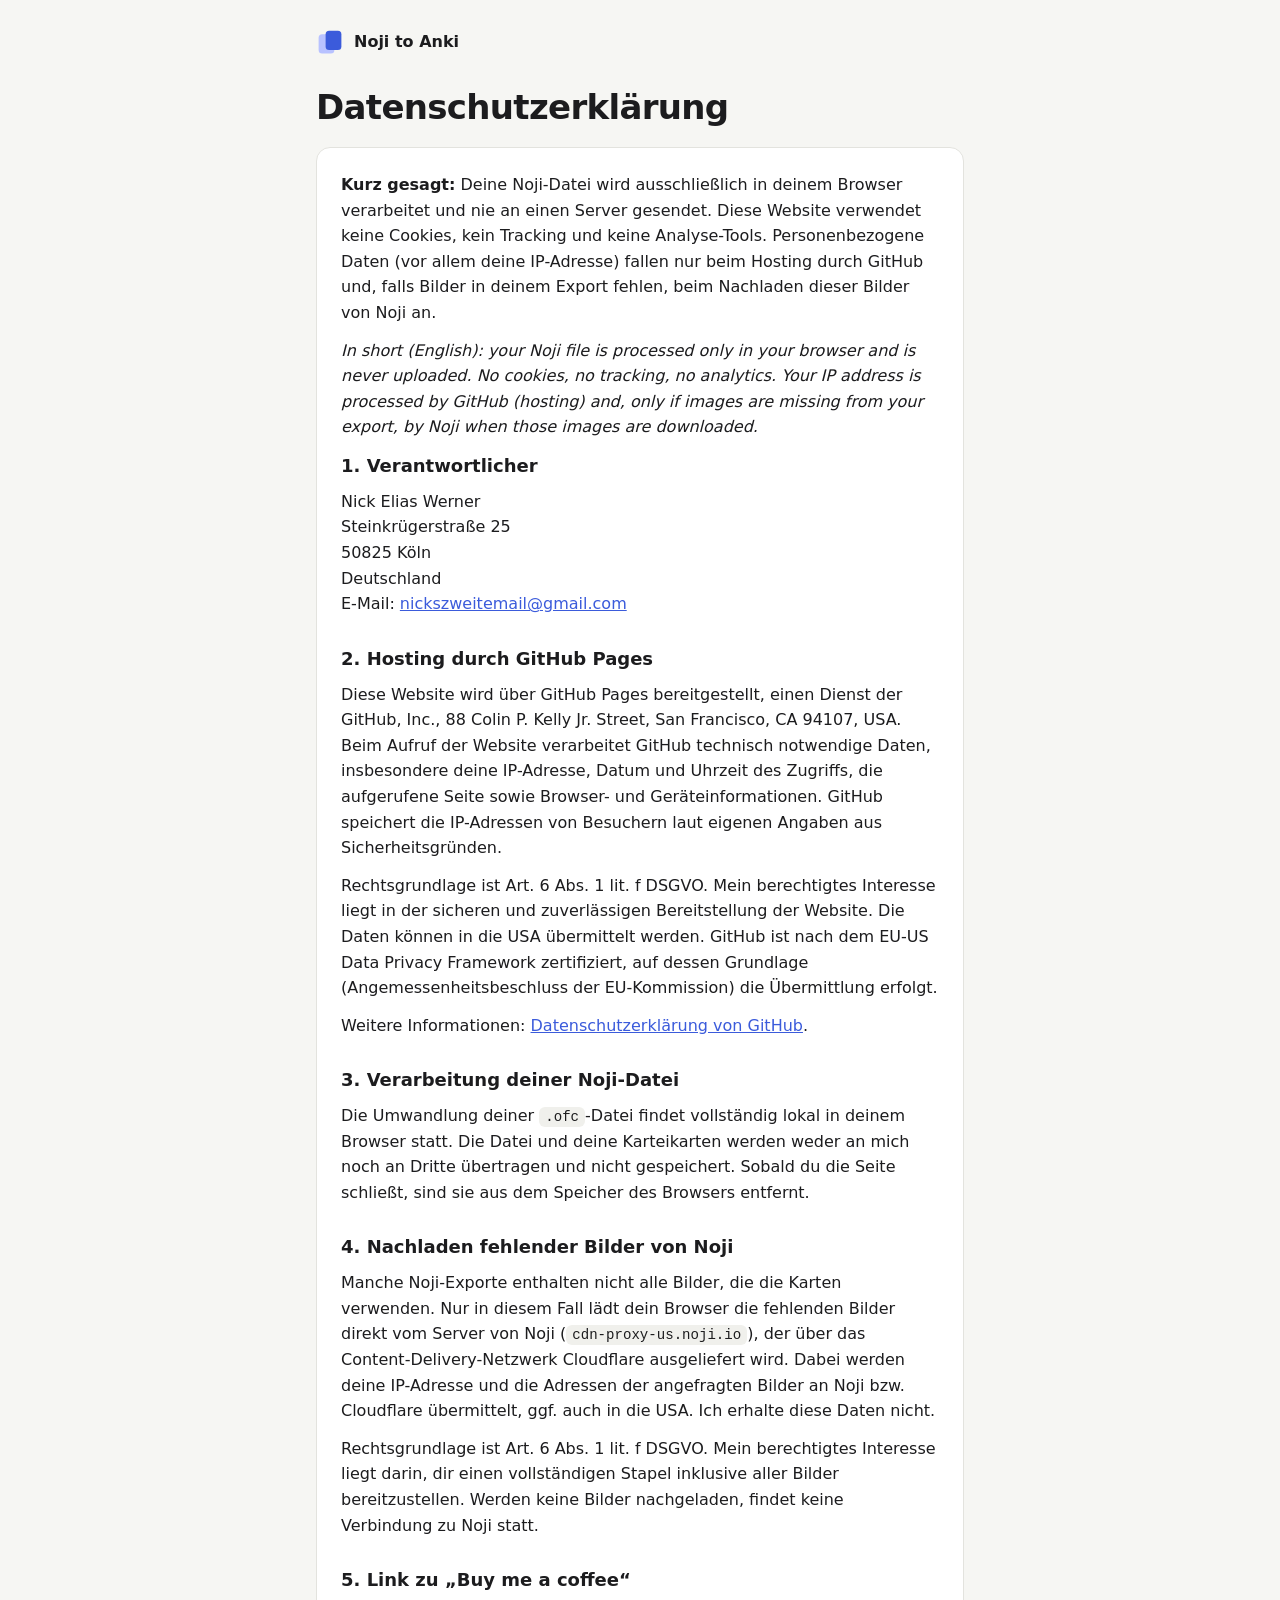
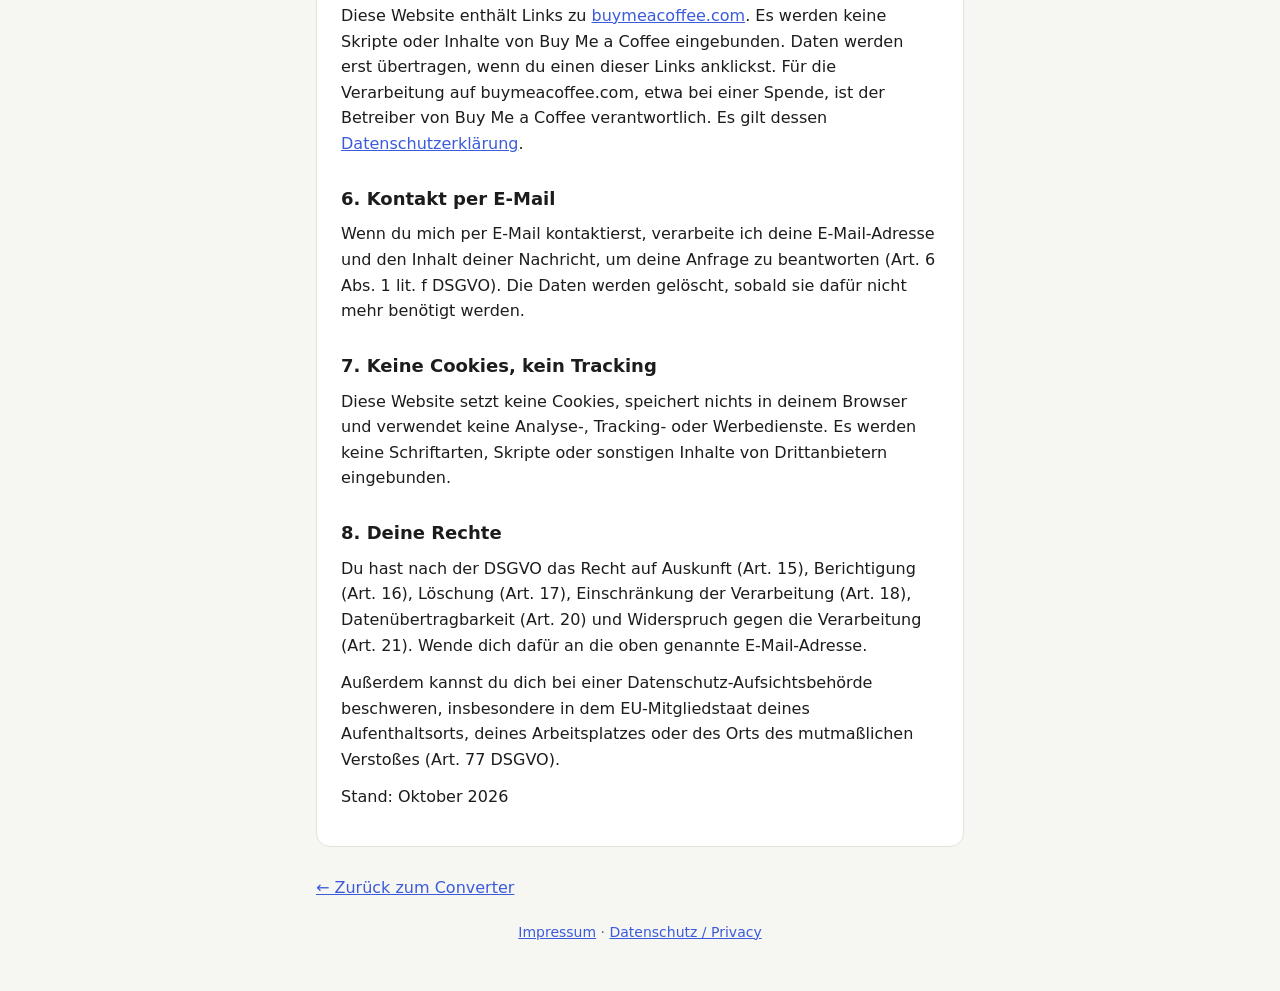
==== docs/datenschutz.html @ a4d14bdd "Website: add Buy Me a Coffee, Impressum and privacy policy - Coffee button in the header, a support " ====
<!doctype html>
<html lang="de">
<head>
<meta charset="utf-8">
<meta name="viewport" content="width=device-width, initial-scale=1">
<title>Datenschutz · Noji to Anki</title>
<meta name="robots" content="noindex">
<link rel="icon" href="data:image/svg+xml,<svg xmlns='http://www.w3.org/2000/svg' viewBox='0 0 32 32'><rect x='3' y='7' width='18' height='22' rx='4' fill='%23b8c2ff'/><rect x='11' y='3' width='18' height='22' rx='4' fill='%233b5bdb'/></svg>">
<link rel="stylesheet" href="style.css">
</head>
<body>

<header>
  <a class="home" href="./">
    <svg viewBox="0 0 32 32" aria-hidden="true"><rect x="3" y="7" width="18" height="22" rx="4" fill="#b8c2ff"/><rect x="11" y="3" width="18" height="22" rx="4" fill="#3b5bdb"/></svg>
    Noji to Anki
  </a>
</header>

<main class="legal">
  <h1>Datenschutzerklärung</h1>

  <section class="card">
    <p><strong>Kurz gesagt:</strong> Deine Noji-Datei wird ausschließlich in deinem Browser verarbeitet und nie an einen Server gesendet. Diese Website verwendet keine Cookies, kein Tracking und keine Analyse-Tools. Personenbezogene Daten (vor allem deine IP-Adresse) fallen nur beim Hosting durch GitHub und, falls Bilder in deinem Export fehlen, beim Nachladen dieser Bilder von Noji an.</p>
    <p lang="en"><em>In short (English): your Noji file is processed only in your browser and is never uploaded. No cookies, no tracking, no analytics. Your IP address is processed by GitHub (hosting) and, only if images are missing from your export, by Noji when those images are downloaded.</em></p>

    <h2>1. Verantwortlicher</h2>
    <address>
      Nick Elias Werner<br>
      Steinkrügerstraße 25<br>
      50825 Köln<br>
      Deutschland<br>
      E-Mail: <a href="mailto:nickszweitemail@gmail.com">nickszweitemail@gmail.com</a>
    </address>

    <h2>2. Hosting durch GitHub Pages</h2>
    <p>Diese Website wird über GitHub Pages bereitgestellt, einen Dienst der GitHub, Inc., 88 Colin P. Kelly Jr. Street, San Francisco, CA 94107, USA. Beim Aufruf der Website verarbeitet GitHub technisch notwendige Daten, insbesondere deine IP-Adresse, Datum und Uhrzeit des Zugriffs, die aufgerufene Seite sowie Browser- und Geräteinformationen. GitHub speichert die IP-Adressen von Besuchern laut eigenen Angaben aus Sicherheitsgründen.</p>
    <p>Rechtsgrundlage ist Art. 6 Abs. 1 lit. f DSGVO. Mein berechtigtes Interesse liegt in der sicheren und zuverlässigen Bereitstellung der Website. Die Daten können in die USA übermittelt werden. GitHub ist nach dem EU-US Data Privacy Framework zertifiziert, auf dessen Grundlage (Angemessenheitsbeschluss der EU-Kommission) die Übermittlung erfolgt.</p>
    <p>Weitere Informationen: <a href="https://docs.github.com/de/site-policy/privacy-policies/github-general-privacy-statement">Datenschutzerklärung von GitHub</a>.</p>

    <h2>3. Verarbeitung deiner Noji-Datei</h2>
    <p>Die Umwandlung deiner <code>.ofc</code>-Datei findet vollständig lokal in deinem Browser statt. Die Datei und deine Karteikarten werden weder an mich noch an Dritte übertragen und nicht gespeichert. Sobald du die Seite schließt, sind sie aus dem Speicher des Browsers entfernt.</p>

    <h2>4. Nachladen fehlender Bilder von Noji</h2>
    <p>Manche Noji-Exporte enthalten nicht alle Bilder, die die Karten verwenden. Nur in diesem Fall lädt dein Browser die fehlenden Bilder direkt vom Server von Noji (<code>cdn-proxy-us.noji.io</code>), der über das Content-Delivery-Netzwerk Cloudflare ausgeliefert wird. Dabei werden deine IP-Adresse und die Adressen der angefragten Bilder an Noji bzw. Cloudflare übermittelt, ggf. auch in die USA. Ich erhalte diese Daten nicht.</p>
    <p>Rechtsgrundlage ist Art. 6 Abs. 1 lit. f DSGVO. Mein berechtigtes Interesse liegt darin, dir einen vollständigen Stapel inklusive aller Bilder bereitzustellen. Werden keine Bilder nachgeladen, findet keine Verbindung zu Noji statt.</p>

    <h2>5. Link zu „Buy me a coffee“</h2>
    <p>Diese Website enthält Links zu <a href="https://buymeacoffee.com/nickwerner">buymeacoffee.com</a>. Es werden keine Skripte oder Inhalte von Buy Me a Coffee eingebunden. Daten werden erst übertragen, wenn du einen dieser Links anklickst. Für die Verarbeitung auf buymeacoffee.com, etwa bei einer Spende, ist der Betreiber von Buy Me a Coffee verantwortlich. Es gilt dessen <a href="https://www.buymeacoffee.com/privacy-policy">Datenschutzerklärung</a>.</p>

    <h2>6. Kontakt per E-Mail</h2>
    <p>Wenn du mich per E-Mail kontaktierst, verarbeite ich deine E-Mail-Adresse und den Inhalt deiner Nachricht, um deine Anfrage zu beantworten (Art. 6 Abs. 1 lit. f DSGVO). Die Daten werden gelöscht, sobald sie dafür nicht mehr benötigt werden.</p>

    <h2>7. Keine Cookies, kein Tracking</h2>
    <p>Diese Website setzt keine Cookies, speichert nichts in deinem Browser und verwendet keine Analyse-, Tracking- oder Werbedienste. Es werden keine Schriftarten, Skripte oder sonstigen Inhalte von Drittanbietern eingebunden.</p>

    <h2>8. Deine Rechte</h2>
    <p>Du hast nach der DSGVO das Recht auf Auskunft (Art. 15), Berichtigung (Art. 16), Löschung (Art. 17), Einschränkung der Verarbeitung (Art. 18), Datenübertragbarkeit (Art. 20) und Widerspruch gegen die Verarbeitung (Art. 21). Wende dich dafür an die oben genannte E-Mail-Adresse.</p>
    <p>Außerdem kannst du dich bei einer Datenschutz-Aufsichtsbehörde beschweren, insbesondere in dem EU-Mitgliedstaat deines Aufenthaltsorts, deines Arbeitsplatzes oder des Orts des mutmaßlichen Verstoßes (Art. 77 DSGVO).</p>

    <p class="muted">Stand: Oktober 2026</p>
  </section>

  <a class="back" href="./">← Zurück zum Converter</a>
</main>

<footer>
  <a href="impressum.html">Impressum</a> · <a href="datenschutz.html">Datenschutz / Privacy</a>
</footer>
</body>
</html>
---- docs/style.css ----
:root {
  --bg: #f6f6f3;
  --surface: #ffffff;
  --text: #1c1c1e;
  --muted: #64646b;
  --border: #e3e3de;
  --accent: #3b5bdb;
  --accent-text: #ffffff;
  --accent-soft: #edf0ff;
  --ok: #2b8a3e;
  --ok-soft: #ebfbee;
  --warn: #a35c00;
  --warn-soft: #fff6e5;
  --error: #c92a2a;
  --error-soft: #fff0f0;
  --code-bg: #f0f0ec;
  --radius: 14px;
  --coffee: #ffdd00;
  --coffee-text: #1c1c1e;
}
@media (prefers-color-scheme: dark) {
  :root {
    --bg: #121214;
    --surface: #1b1b1f;
    --text: #ececee;
    --muted: #9d9da5;
    --border: #2d2d33;
    --accent: #7d93ff;
    --accent-text: #0f1330;
    --accent-soft: #1f2440;
    --ok: #69db7c;
    --ok-soft: #15291a;
    --warn: #ffc069;
    --warn-soft: #2e2412;
    --error: #ff8787;
    --error-soft: #331a1a;
    --code-bg: #26262b;
  }
}

* { box-sizing: border-box; }
html { -webkit-text-size-adjust: 100%; }
body {
  margin: 0;
  background: var(--bg);
  color: var(--text);
  font: 16px/1.6 system-ui, -apple-system, "Segoe UI", Roboto, sans-serif;
}
main, header, footer { max-width: 680px; margin: 0 auto; padding: 0 16px; }
a { color: var(--accent); }
code {
  font: 0.88em ui-monospace, "SF Mono", Menlo, Consolas, monospace;
  background: var(--code-bg);
  padding: 2px 6px;
  border-radius: 6px;
  overflow-wrap: anywhere;
}

header { padding-top: 28px; display: flex; align-items: center; gap: 10px; font-weight: 650; }
header svg { width: 28px; height: 28px; }

.hero { padding: 40px 0 28px; }
h1 { font-size: clamp(28px, 6vw, 40px); line-height: 1.15; letter-spacing: -0.02em; margin: 0 0 12px; }
.hero p { margin: 0; color: var(--muted); font-size: 18px; }
.badges { display: flex; flex-wrap: wrap; gap: 8px; margin-top: 18px; }
.badge {
  font-size: 14px; color: var(--muted);
  border: 1px solid var(--border); background: var(--surface);
  padding: 4px 12px; border-radius: 999px;
}

.card {
  background: var(--surface);
  border: 1px solid var(--border);
  border-radius: var(--radius);
  padding: 24px;
  margin-bottom: 20px;
}
h2 { font-size: 20px; margin: 0 0 16px; display: flex; align-items: center; gap: 10px; }
.num {
  flex: none; width: 28px; height: 28px; border-radius: 50%;
  display: inline-grid; place-items: center;
  background: var(--accent-soft); color: var(--accent);
  font-size: 15px; font-weight: 700;
}

/* Drop zone */
.drop {
  display: block; position: relative; cursor: pointer;
  border: 2px dashed var(--border); border-radius: 12px;
  padding: 36px 16px; text-align: center;
  transition: border-color .15s, background .15s;
}
.drop:hover, .drop.dragging, .drop:focus-within { border-color: var(--accent); background: var(--accent-soft); }
.drop input { position: absolute; inset: 0; opacity: 0; cursor: pointer; width: 100%; }
.drop svg { width: 40px; height: 40px; color: var(--accent); }
.drop strong { display: block; font-size: 18px; margin-top: 8px; }
.drop span { color: var(--muted); font-size: 15px; }

details.manual { margin-top: 20px; border-top: 1px solid var(--border); padding-top: 14px; }
details.manual summary { cursor: pointer; color: var(--muted); }
details.manual > ol { margin-top: 14px; }
details.options { margin-top: 16px; font-size: 15px; }
details.options summary { cursor: pointer; color: var(--muted); }
details.options .field { margin-top: 12px; }
details.options label { display: block; font-weight: 600; margin-bottom: 4px; }
details.options p { margin: 6px 0 0; color: var(--muted); }
input[type="text"] {
  width: 100%; font: inherit; color: var(--text); background: var(--bg);
  border: 1px solid var(--border); border-radius: 8px; padding: 8px 12px;
}
input[type="text"]:focus { outline: 2px solid var(--accent); outline-offset: 1px; }

/* Progress */
.steps { list-style: none; margin: 0; padding: 0; }
.steps li { display: flex; align-items: center; gap: 10px; padding: 6px 0; color: var(--muted); }
.steps li::before {
  content: ""; flex: none; width: 18px; height: 18px; border-radius: 50%;
  border: 2px solid var(--border);
}
.steps li.active { color: var(--text); }
.steps li.active::before { border-color: var(--accent); border-right-color: transparent; animation: spin .8s linear infinite; }
.steps li.done { color: var(--text); }
.steps li.done::before { border-color: var(--ok); background: var(--ok); box-shadow: inset 0 0 0 3px var(--surface); }
@keyframes spin { to { transform: rotate(360deg); } }
@media (prefers-reduced-motion: reduce) { .steps li.active::before { animation: none; } }

/* Result */
.stats { display: grid; grid-template-columns: repeat(3, 1fr); gap: 12px; margin-bottom: 20px; }
.stat { background: var(--bg); border-radius: 10px; padding: 12px; text-align: center; }
.stat b { display: block; font-size: 24px; line-height: 1.2; }
.stat span { color: var(--muted); font-size: 14px; }
.actions { display: flex; flex-wrap: wrap; gap: 12px; align-items: center; }
.button {
  display: inline-flex; align-items: center; gap: 8px;
  font: inherit; font-weight: 650; text-decoration: none; cursor: pointer;
  background: var(--accent); color: var(--accent-text);
  border: 0; border-radius: 10px; padding: 12px 20px;
}
.button svg { width: 20px; height: 20px; }
.link-button { font: inherit; background: none; border: 0; color: var(--accent); cursor: pointer; padding: 8px 4px; text-decoration: underline; }
.file-name { color: var(--muted); font-size: 14px; margin: 12px 0 0; overflow-wrap: anywhere; }

.notice { border-radius: 10px; padding: 12px 16px; margin-top: 16px; font-size: 15px; }
.notice p { margin: 0; }
.notice p + p, .notice ul { margin-top: 6px; }
.notice ul { padding-left: 20px; margin-bottom: 0; }
.notice.warn { background: var(--warn-soft); color: var(--warn); }
.notice.error { background: var(--error-soft); color: var(--error); }
.notice.ok { background: var(--ok-soft); color: var(--ok); }

/* Instructions */
ol.howto { margin: 0; padding-left: 22px; }
ol.howto > li { margin-bottom: 14px; padding-left: 4px; }
ol.howto > li:last-child { margin-bottom: 0; }
.muted { color: var(--muted); }

.tabs { display: flex; gap: 4px; margin: 10px 0 0; border-bottom: 1px solid var(--border); }
.tabs button {
  font: inherit; font-size: 15px; background: none; border: 0; cursor: pointer;
  color: var(--muted); padding: 6px 12px; border-bottom: 2px solid transparent; margin-bottom: -1px;
}
.tabs button[aria-selected="true"] { color: var(--text); border-bottom-color: var(--accent); font-weight: 600; }
.tab-panel { padding-top: 10px; }
.tab-panel ol { margin: 0; padding-left: 20px; }
.tab-panel li { margin-bottom: 6px; }
.path { display: flex; gap: 8px; align-items: center; flex-wrap: wrap; }
.copy {
  font: inherit; font-size: 13px; cursor: pointer; color: var(--accent);
  background: var(--accent-soft); border: 0; border-radius: 6px; padding: 2px 10px;
}

.faq details { border-top: 1px solid var(--border); padding: 12px 0; }
.faq details:last-child { padding-bottom: 0; }
.faq summary { cursor: pointer; font-weight: 600; }
.faq details p { margin: 8px 0 0; color: var(--muted); }

.header-coffee {
  margin-left: auto; font-size: 14px; font-weight: 600; text-decoration: none;
  color: var(--coffee-text); background: var(--coffee); border-radius: 999px; padding: 6px 14px;
}
.coffee-button {
  display: inline-flex; align-items: center; justify-content: center; gap: 8px;
  font-weight: 700; font-size: 17px; text-decoration: none;
  color: var(--coffee-text); background: var(--coffee);
  border-radius: 12px; padding: 14px 24px;
  transition: transform .1s;
}
.coffee-button:hover { transform: translateY(-1px); }
.support { text-align: center; }
.support .cup { font-size: 44px; line-height: 1; }
.support h2 { justify-content: center; margin: 12px 0 8px; font-size: 22px; }
.support p { color: var(--muted); margin: 0 auto 20px; max-width: 460px; }

dialog.thanks {
  width: min(440px, calc(100vw - 32px)); padding: 28px 24px 20px; text-align: center;
  border: 1px solid var(--border); border-radius: var(--radius);
  background: var(--surface); color: var(--text);
}
dialog.thanks::backdrop { background: rgb(0 0 0 / 0.45); }
dialog.thanks .cup { font-size: 44px; line-height: 1; }
dialog.thanks h2 { justify-content: center; margin: 12px 0 8px; }
dialog.thanks p { color: var(--muted); margin: 0 0 12px; }
dialog.thanks .coffee-button { width: 100%; margin-top: 8px; }
dialog.thanks .link-button { margin-top: 8px; color: var(--muted); }

footer { padding: 12px 16px 48px; color: var(--muted); font-size: 14px; text-align: center; }

[hidden] { display: none !important; }
@media (max-width: 480px) {
  .card { padding: 18px; }
  .stats { gap: 8px; }
  .stat b { font-size: 20px; }
}

/* Legal pages (Impressum, Datenschutz) */
.legal { padding-top: 32px; padding-bottom: 8px; }
.legal h1 { font-size: clamp(26px, 5vw, 34px); margin-bottom: 20px; }
.legal h2 { font-size: 18px; margin: 28px 0 8px; display: block; }
.legal h2:first-of-type { margin-top: 0; }
.legal p, .legal li { color: var(--text); overflow-wrap: anywhere; }
.legal p { margin: 0 0 12px; }
.legal ul { margin: 0 0 12px; padding-left: 22px; }
.legal address { font-style: normal; margin-bottom: 12px; }
.back { display: inline-block; margin-top: 8px; }
header a.home { color: inherit; text-decoration: none; display: flex; align-items: center; gap: 10px; }
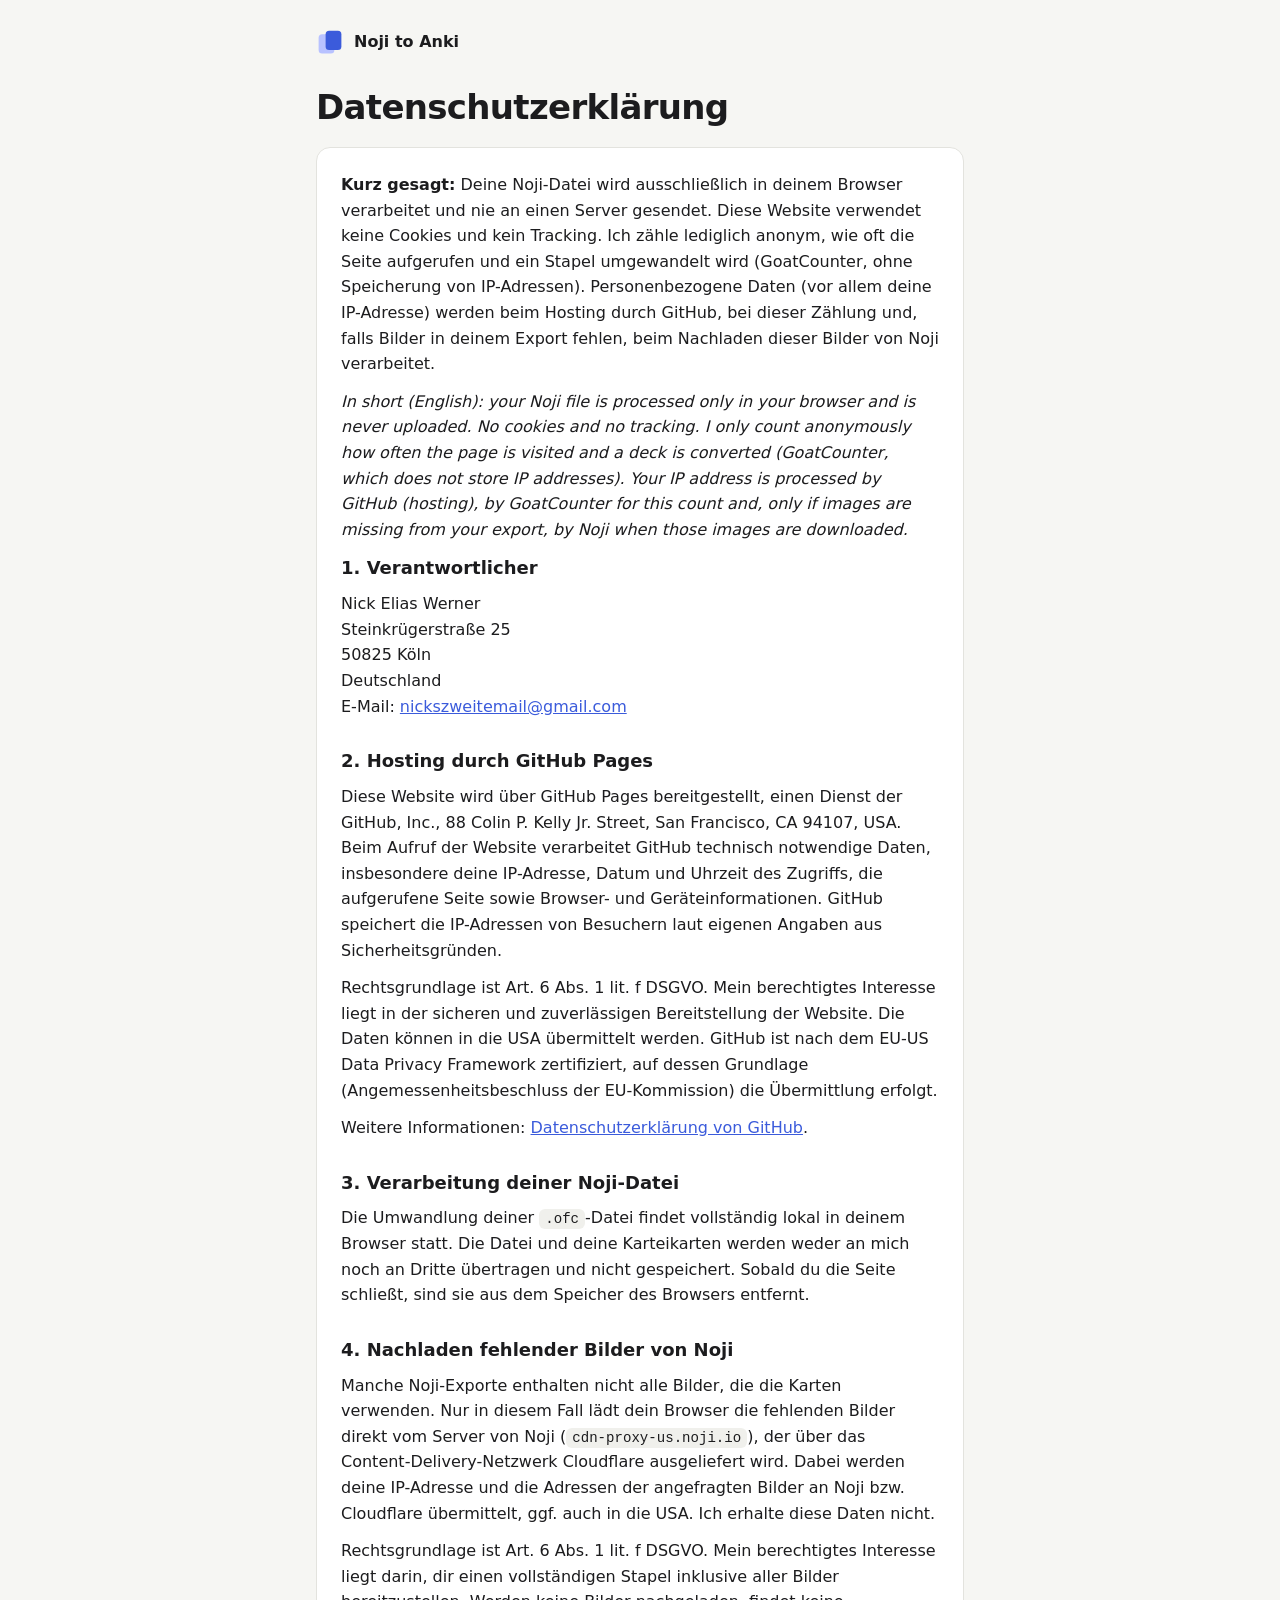
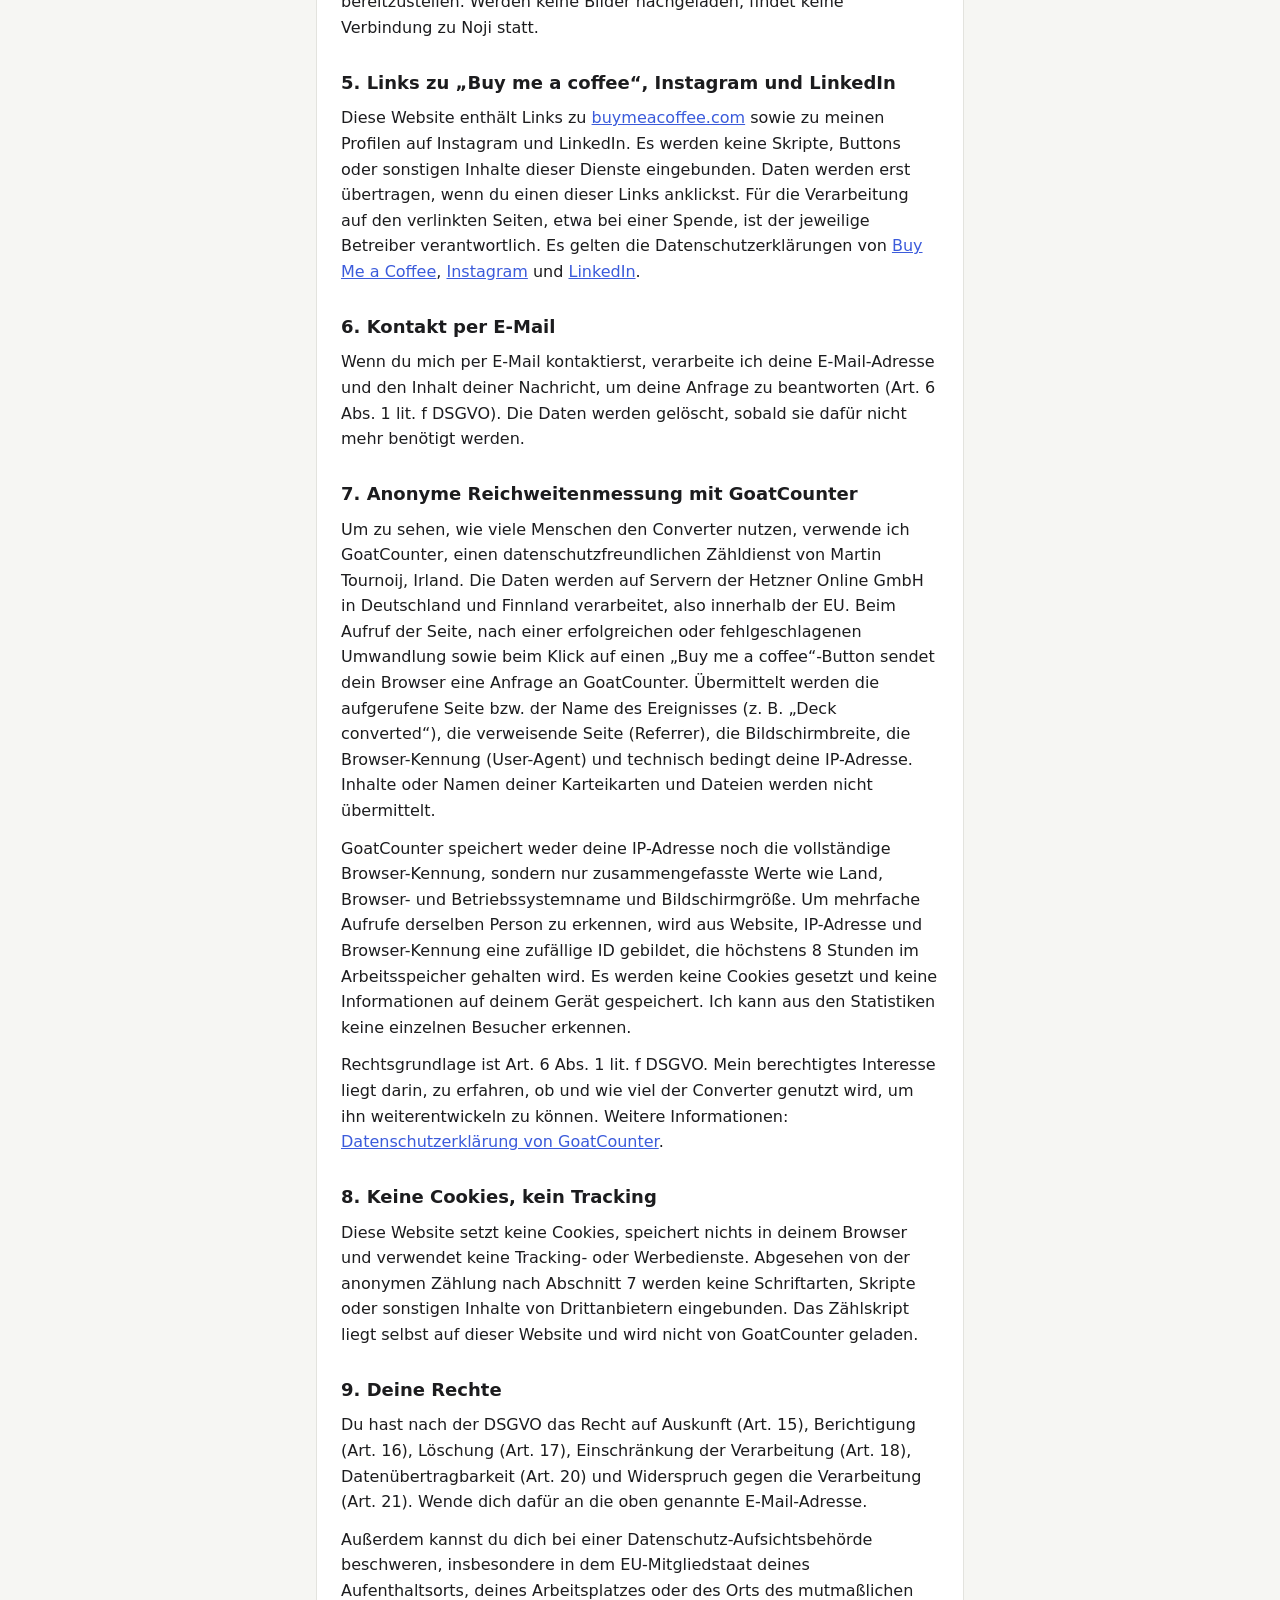
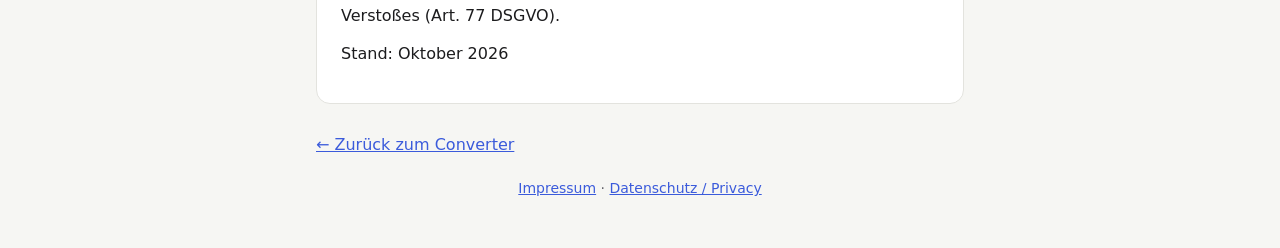
==== commit a55f520a: "Website: add about section and anonymous usage counting - "Hey there" card with photo, coffee button" ====
--- a/docs/datenschutz.html
+++ b/docs/datenschutz.html
@@ -21,8 +21,8 @@
   <h1>Datenschutzerklärung</h1>
 
   <section class="card">
-    <p><strong>Kurz gesagt:</strong> Deine Noji-Datei wird ausschließlich in deinem Browser verarbeitet und nie an einen Server gesendet. Diese Website verwendet keine Cookies, kein Tracking und keine Analyse-Tools. Personenbezogene Daten (vor allem deine IP-Adresse) fallen nur beim Hosting durch GitHub und, falls Bilder in deinem Export fehlen, beim Nachladen dieser Bilder von Noji an.</p>
-    <p lang="en"><em>In short (English): your Noji file is processed only in your browser and is never uploaded. No cookies, no tracking, no analytics. Your IP address is processed by GitHub (hosting) and, only if images are missing from your export, by Noji when those images are downloaded.</em></p>
+    <p><strong>Kurz gesagt:</strong> Deine Noji-Datei wird ausschließlich in deinem Browser verarbeitet und nie an einen Server gesendet. Diese Website verwendet keine Cookies und kein Tracking. Ich zähle lediglich anonym, wie oft die Seite aufgerufen und ein Stapel umgewandelt wird (GoatCounter, ohne Speicherung von IP-Adressen). Personenbezogene Daten (vor allem deine IP-Adresse) werden beim Hosting durch GitHub, bei dieser Zählung und, falls Bilder in deinem Export fehlen, beim Nachladen dieser Bilder von Noji verarbeitet.</p>
+    <p lang="en"><em>In short (English): your Noji file is processed only in your browser and is never uploaded. No cookies and no tracking. I only count anonymously how often the page is visited and a deck is converted (GoatCounter, which does not store IP addresses). Your IP address is processed by GitHub (hosting), by GoatCounter for this count and, only if images are missing from your export, by Noji when those images are downloaded.</em></p>
 
     <h2>1. Verantwortlicher</h2>
     <address>
@@ -45,16 +45,21 @@
     <p>Manche Noji-Exporte enthalten nicht alle Bilder, die die Karten verwenden. Nur in diesem Fall lädt dein Browser die fehlenden Bilder direkt vom Server von Noji (<code>cdn-proxy-us.noji.io</code>), der über das Content-Delivery-Netzwerk Cloudflare ausgeliefert wird. Dabei werden deine IP-Adresse und die Adressen der angefragten Bilder an Noji bzw. Cloudflare übermittelt, ggf. auch in die USA. Ich erhalte diese Daten nicht.</p>
     <p>Rechtsgrundlage ist Art. 6 Abs. 1 lit. f DSGVO. Mein berechtigtes Interesse liegt darin, dir einen vollständigen Stapel inklusive aller Bilder bereitzustellen. Werden keine Bilder nachgeladen, findet keine Verbindung zu Noji statt.</p>
 
-    <h2>5. Link zu „Buy me a coffee“</h2>
-    <p>Diese Website enthält Links zu <a href="https://buymeacoffee.com/nickwerner">buymeacoffee.com</a>. Es werden keine Skripte oder Inhalte von Buy Me a Coffee eingebunden. Daten werden erst übertragen, wenn du einen dieser Links anklickst. Für die Verarbeitung auf buymeacoffee.com, etwa bei einer Spende, ist der Betreiber von Buy Me a Coffee verantwortlich. Es gilt dessen <a href="https://www.buymeacoffee.com/privacy-policy">Datenschutzerklärung</a>.</p>
+    <h2>5. Links zu „Buy me a coffee“, Instagram und LinkedIn</h2>
+    <p>Diese Website enthält Links zu <a href="https://buymeacoffee.com/nickwerner">buymeacoffee.com</a> sowie zu meinen Profilen auf Instagram und LinkedIn. Es werden keine Skripte, Buttons oder sonstigen Inhalte dieser Dienste eingebunden. Daten werden erst übertragen, wenn du einen dieser Links anklickst. Für die Verarbeitung auf den verlinkten Seiten, etwa bei einer Spende, ist der jeweilige Betreiber verantwortlich. Es gelten die Datenschutzerklärungen von <a href="https://www.buymeacoffee.com/privacy-policy">Buy Me a Coffee</a>, <a href="https://privacycenter.instagram.com/policy">Instagram</a> und <a href="https://de.linkedin.com/legal/privacy-policy">LinkedIn</a>.</p>
 
     <h2>6. Kontakt per E-Mail</h2>
     <p>Wenn du mich per E-Mail kontaktierst, verarbeite ich deine E-Mail-Adresse und den Inhalt deiner Nachricht, um deine Anfrage zu beantworten (Art. 6 Abs. 1 lit. f DSGVO). Die Daten werden gelöscht, sobald sie dafür nicht mehr benötigt werden.</p>
 
-    <h2>7. Keine Cookies, kein Tracking</h2>
-    <p>Diese Website setzt keine Cookies, speichert nichts in deinem Browser und verwendet keine Analyse-, Tracking- oder Werbedienste. Es werden keine Schriftarten, Skripte oder sonstigen Inhalte von Drittanbietern eingebunden.</p>
+    <h2>7. Anonyme Reichweitenmessung mit GoatCounter</h2>
+    <p>Um zu sehen, wie viele Menschen den Converter nutzen, verwende ich GoatCounter, einen datenschutzfreundlichen Zähldienst von Martin Tournoij, Irland. Die Daten werden auf Servern der Hetzner Online GmbH in Deutschland und Finnland verarbeitet, also innerhalb der EU. Beim Aufruf der Seite, nach einer erfolgreichen oder fehlgeschlagenen Umwandlung sowie beim Klick auf einen „Buy me a coffee“-Button sendet dein Browser eine Anfrage an GoatCounter. Übermittelt werden die aufgerufene Seite bzw. der Name des Ereignisses (z. B. „Deck converted“), die verweisende Seite (Referrer), die Bildschirmbreite, die Browser-Kennung (User-Agent) und technisch bedingt deine IP-Adresse. Inhalte oder Namen deiner Karteikarten und Dateien werden nicht übermittelt.</p>
+    <p>GoatCounter speichert weder deine IP-Adresse noch die vollständige Browser-Kennung, sondern nur zusammengefasste Werte wie Land, Browser- und Betriebssystemname und Bildschirmgröße. Um mehrfache Aufrufe derselben Person zu erkennen, wird aus Website, IP-Adresse und Browser-Kennung eine zufällige ID gebildet, die höchstens 8 Stunden im Arbeitsspeicher gehalten wird. Es werden keine Cookies gesetzt und keine Informationen auf deinem Gerät gespeichert. Ich kann aus den Statistiken keine einzelnen Besucher erkennen.</p>
+    <p>Rechtsgrundlage ist Art. 6 Abs. 1 lit. f DSGVO. Mein berechtigtes Interesse liegt darin, zu erfahren, ob und wie viel der Converter genutzt wird, um ihn weiterentwickeln zu können. Weitere Informationen: <a href="https://www.goatcounter.com/help/privacy">Datenschutzerklärung von GoatCounter</a>.</p>
 
-    <h2>8. Deine Rechte</h2>
+    <h2>8. Keine Cookies, kein Tracking</h2>
+    <p>Diese Website setzt keine Cookies, speichert nichts in deinem Browser und verwendet keine Tracking- oder Werbedienste. Abgesehen von der anonymen Zählung nach Abschnitt 7 werden keine Schriftarten, Skripte oder sonstigen Inhalte von Drittanbietern eingebunden. Das Zählskript liegt selbst auf dieser Website und wird nicht von GoatCounter geladen.</p>
+
+    <h2>9. Deine Rechte</h2>
     <p>Du hast nach der DSGVO das Recht auf Auskunft (Art. 15), Berichtigung (Art. 16), Löschung (Art. 17), Einschränkung der Verarbeitung (Art. 18), Datenübertragbarkeit (Art. 20) und Widerspruch gegen die Verarbeitung (Art. 21). Wende dich dafür an die oben genannte E-Mail-Adresse.</p>
     <p>Außerdem kannst du dich bei einer Datenschutz-Aufsichtsbehörde beschweren, insbesondere in dem EU-Mitgliedstaat deines Aufenthaltsorts, deines Arbeitsplatzes oder des Orts des mutmaßlichen Verstoßes (Art. 77 DSGVO).</p>
 
--- a/docs/style.css
+++ b/docs/style.css
@@ -187,10 +187,23 @@
   transition: transform .1s;
 }
 .coffee-button:hover { transform: translateY(-1px); }
-.support { text-align: center; }
-.support .cup { font-size: 44px; line-height: 1; }
-.support h2 { justify-content: center; margin: 12px 0 8px; font-size: 22px; }
-.support p { color: var(--muted); margin: 0 auto 20px; max-width: 460px; }
+.about { display: grid; grid-template-columns: 220px 1fr; gap: 24px; align-items: center; }
+.about-photo { width: 100%; height: auto; aspect-ratio: 4 / 5; object-fit: cover; border-radius: 12px; display: block; }
+.about h2 { font-size: 26px; margin-bottom: 12px; }
+.about-text p { margin: 0 0 12px; color: var(--muted); }
+.about-actions { display: flex; flex-wrap: wrap; align-items: center; gap: 10px; margin-top: 18px; }
+.social {
+  display: inline-grid; place-items: center; width: 50px; height: 50px; flex: none;
+  color: var(--text); border: 2px solid var(--border); border-radius: 12px;
+  transition: border-color .15s, color .15s;
+}
+.social:hover { color: var(--accent); border-color: var(--accent); }
+.social svg { width: 24px; height: 24px; }
+@media (max-width: 600px) {
+  .about { grid-template-columns: 1fr; }
+  .about-photo { max-width: 240px; margin: 0 auto; }
+  .about-actions .coffee-button { flex: 1 0 100%; }
+}
 
 dialog.thanks {
   width: min(440px, calc(100vw - 32px)); padding: 28px 24px 20px; text-align: center;
@@ -212,6 +225,8 @@
   .stats { gap: 8px; }
   .stat b { font-size: 20px; }
 }
+
+.step-note { margin: 14px 0 0; font-size: 15px; }
 
 /* Legal pages (Impressum, Datenschutz) */
 .legal { padding-top: 32px; padding-bottom: 8px; }
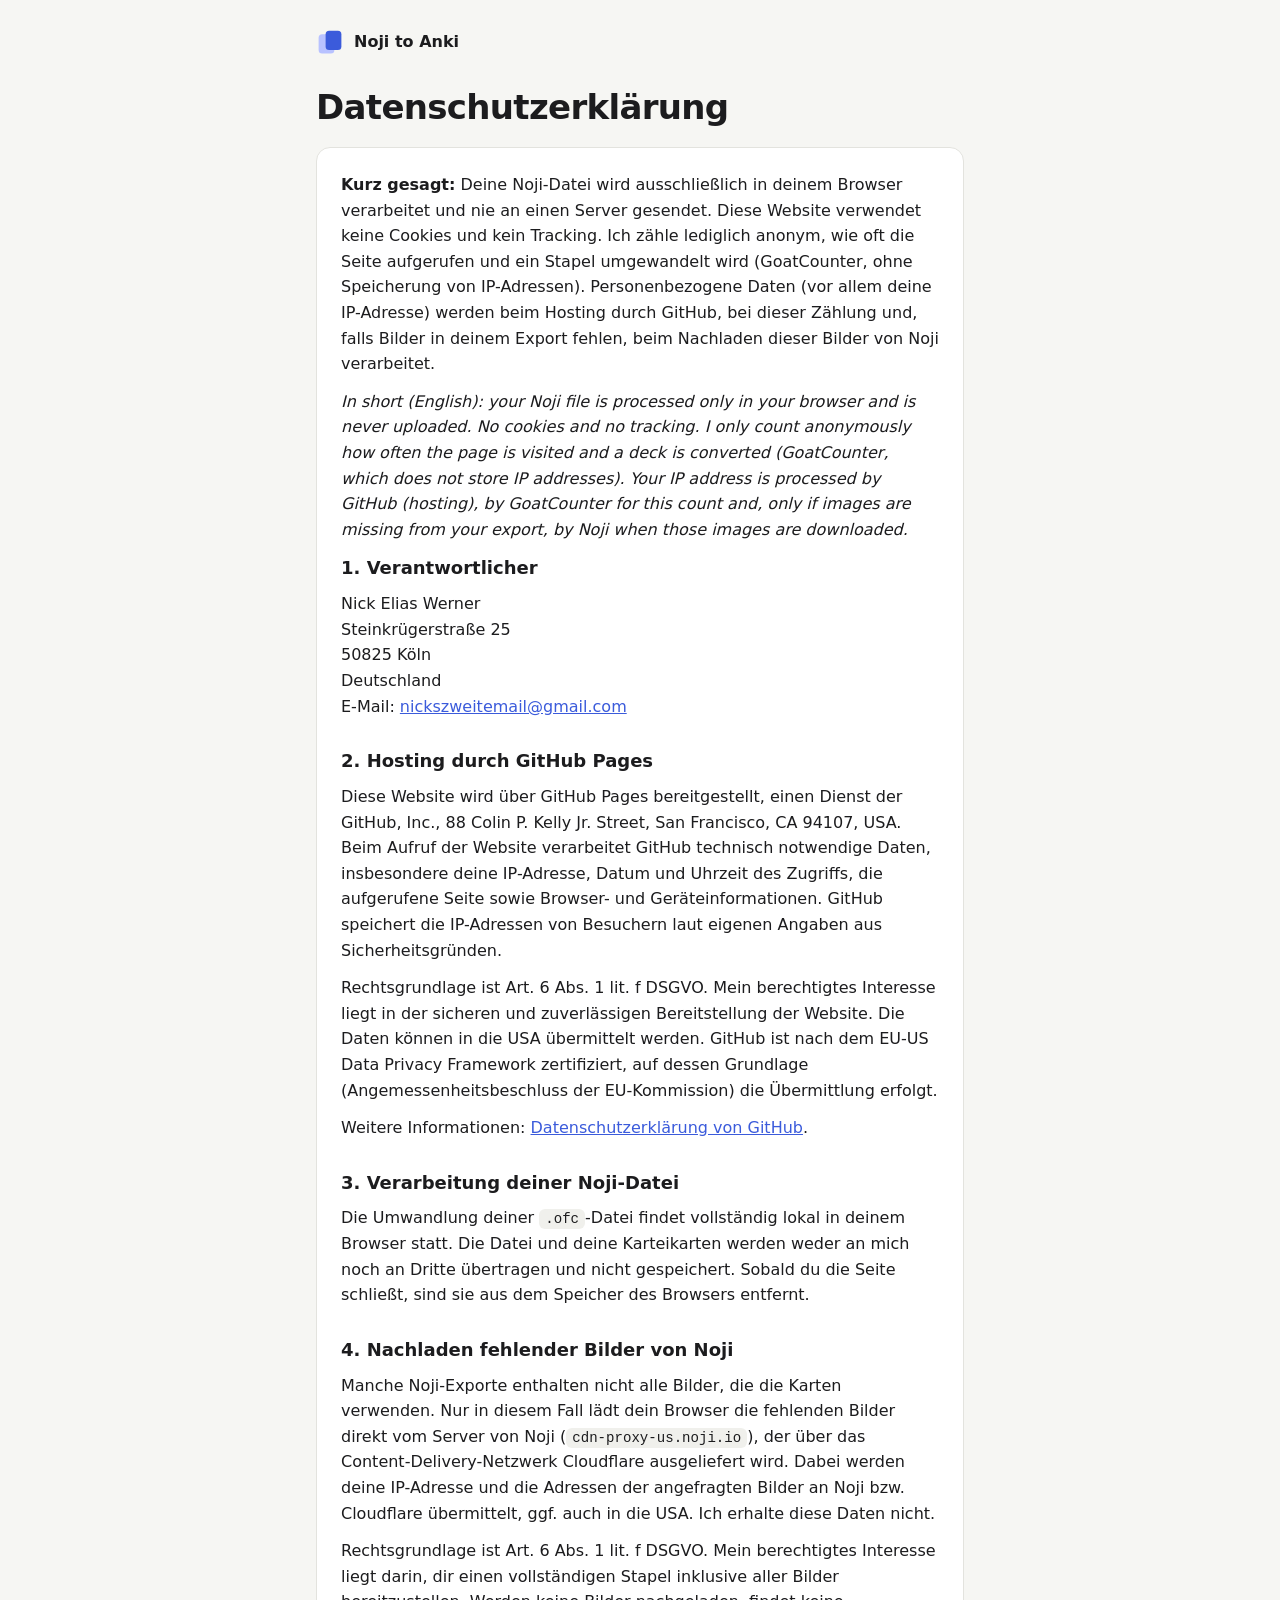
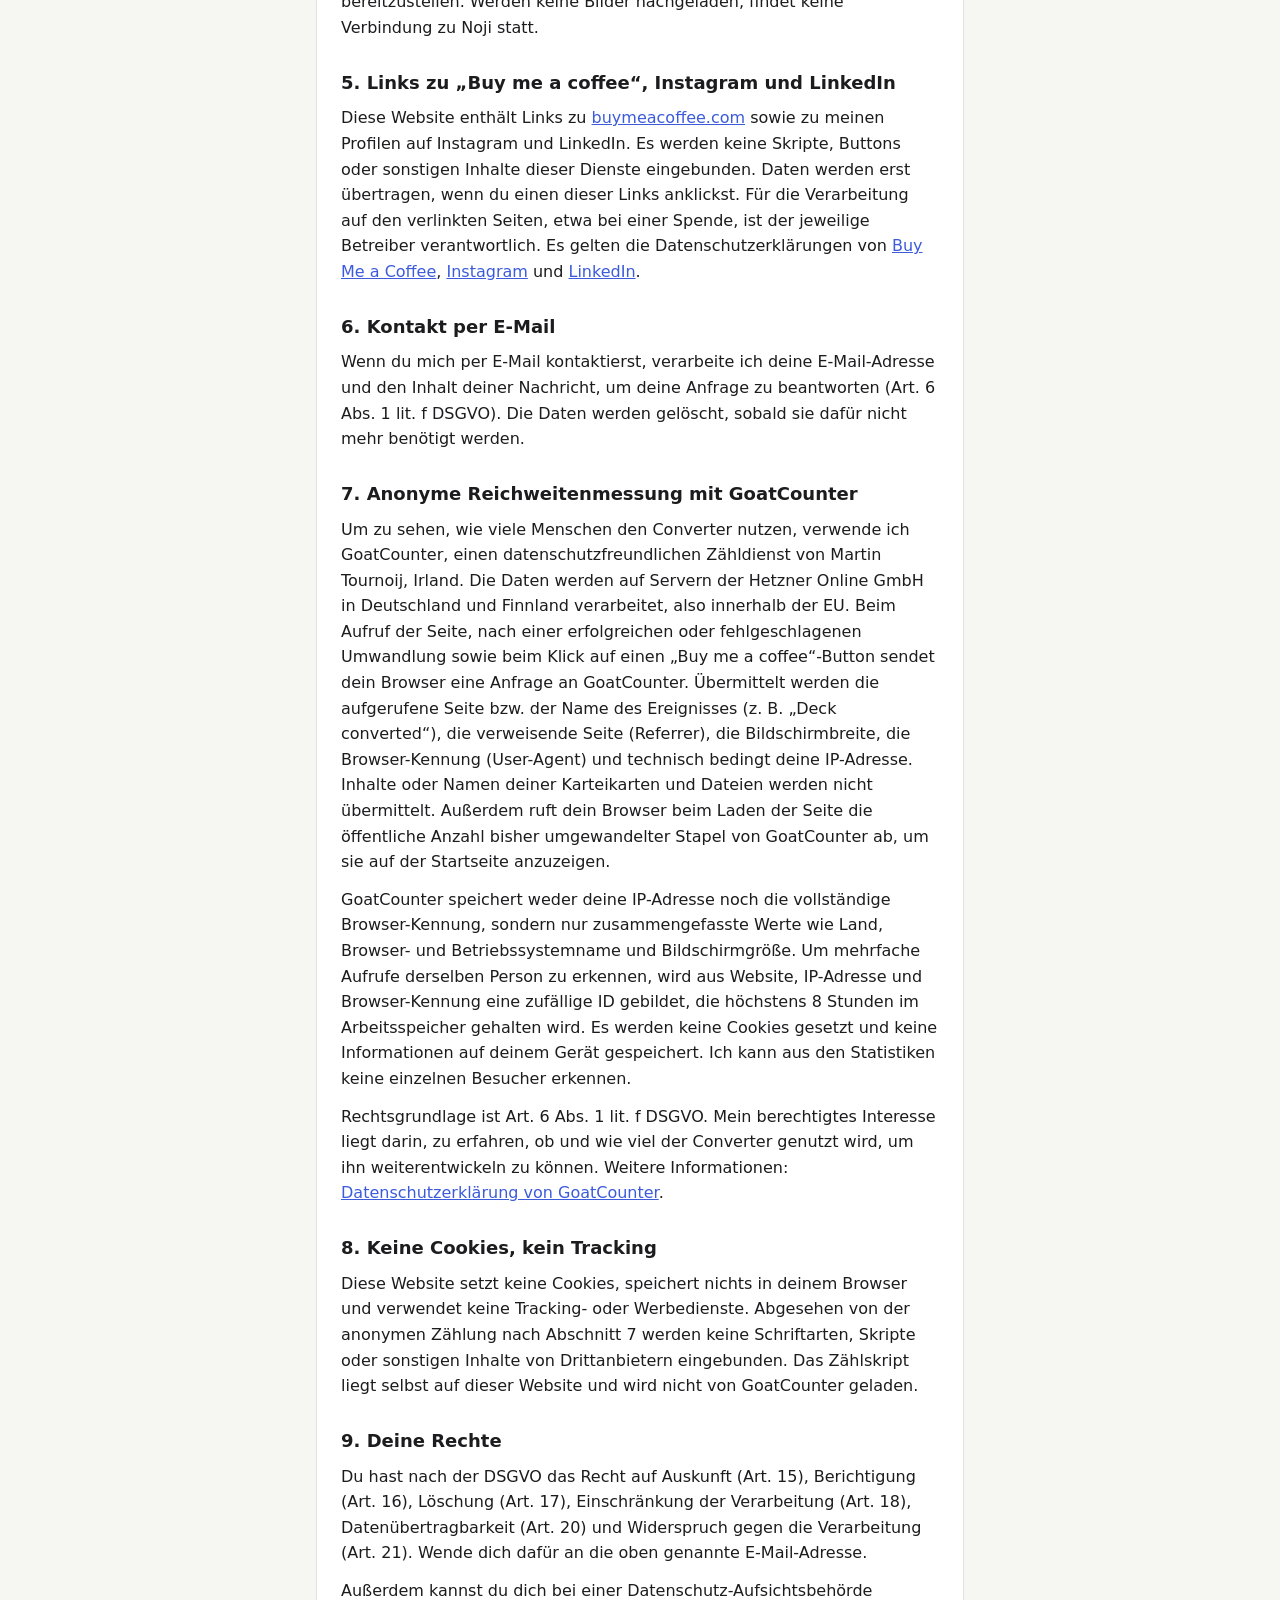
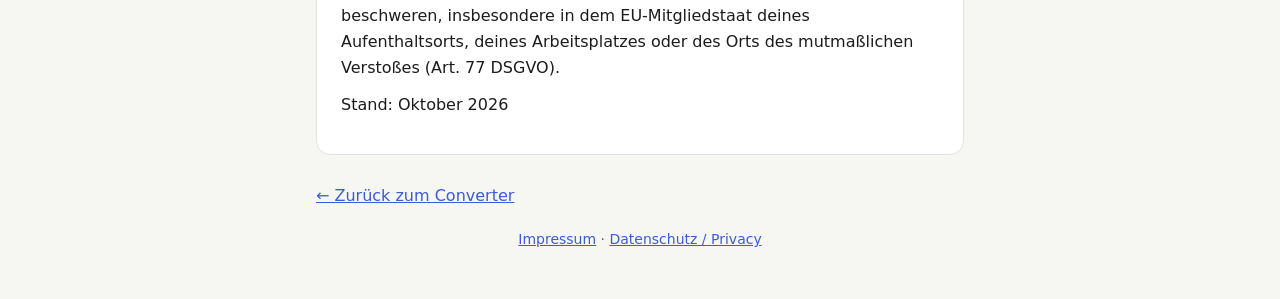
==== commit fbb56d93: "Website: show how many decks have been converted Starts at 30 (conversions before tracking) and adds" ====
--- a/docs/datenschutz.html
+++ b/docs/datenschutz.html
@@ -52,7 +52,7 @@
     <p>Wenn du mich per E-Mail kontaktierst, verarbeite ich deine E-Mail-Adresse und den Inhalt deiner Nachricht, um deine Anfrage zu beantworten (Art. 6 Abs. 1 lit. f DSGVO). Die Daten werden gelöscht, sobald sie dafür nicht mehr benötigt werden.</p>
 
     <h2>7. Anonyme Reichweitenmessung mit GoatCounter</h2>
-    <p>Um zu sehen, wie viele Menschen den Converter nutzen, verwende ich GoatCounter, einen datenschutzfreundlichen Zähldienst von Martin Tournoij, Irland. Die Daten werden auf Servern der Hetzner Online GmbH in Deutschland und Finnland verarbeitet, also innerhalb der EU. Beim Aufruf der Seite, nach einer erfolgreichen oder fehlgeschlagenen Umwandlung sowie beim Klick auf einen „Buy me a coffee“-Button sendet dein Browser eine Anfrage an GoatCounter. Übermittelt werden die aufgerufene Seite bzw. der Name des Ereignisses (z. B. „Deck converted“), die verweisende Seite (Referrer), die Bildschirmbreite, die Browser-Kennung (User-Agent) und technisch bedingt deine IP-Adresse. Inhalte oder Namen deiner Karteikarten und Dateien werden nicht übermittelt.</p>
+    <p>Um zu sehen, wie viele Menschen den Converter nutzen, verwende ich GoatCounter, einen datenschutzfreundlichen Zähldienst von Martin Tournoij, Irland. Die Daten werden auf Servern der Hetzner Online GmbH in Deutschland und Finnland verarbeitet, also innerhalb der EU. Beim Aufruf der Seite, nach einer erfolgreichen oder fehlgeschlagenen Umwandlung sowie beim Klick auf einen „Buy me a coffee“-Button sendet dein Browser eine Anfrage an GoatCounter. Übermittelt werden die aufgerufene Seite bzw. der Name des Ereignisses (z. B. „Deck converted“), die verweisende Seite (Referrer), die Bildschirmbreite, die Browser-Kennung (User-Agent) und technisch bedingt deine IP-Adresse. Inhalte oder Namen deiner Karteikarten und Dateien werden nicht übermittelt. Außerdem ruft dein Browser beim Laden der Seite die öffentliche Anzahl bisher umgewandelter Stapel von GoatCounter ab, um sie auf der Startseite anzuzeigen.</p>
     <p>GoatCounter speichert weder deine IP-Adresse noch die vollständige Browser-Kennung, sondern nur zusammengefasste Werte wie Land, Browser- und Betriebssystemname und Bildschirmgröße. Um mehrfache Aufrufe derselben Person zu erkennen, wird aus Website, IP-Adresse und Browser-Kennung eine zufällige ID gebildet, die höchstens 8 Stunden im Arbeitsspeicher gehalten wird. Es werden keine Cookies gesetzt und keine Informationen auf deinem Gerät gespeichert. Ich kann aus den Statistiken keine einzelnen Besucher erkennen.</p>
     <p>Rechtsgrundlage ist Art. 6 Abs. 1 lit. f DSGVO. Mein berechtigtes Interesse liegt darin, zu erfahren, ob und wie viel der Converter genutzt wird, um ihn weiterentwickeln zu können. Weitere Informationen: <a href="https://www.goatcounter.com/help/privacy">Datenschutzerklärung von GoatCounter</a>.</p>
 
--- a/docs/style.css
+++ b/docs/style.css
@@ -68,6 +68,8 @@
   border: 1px solid var(--border); background: var(--surface);
   padding: 4px 12px; border-radius: 999px;
 }
+.badge-count { color: var(--accent); background: var(--accent-soft); border-color: transparent; }
+.badge-count b { font-variant-numeric: tabular-nums; }
 
 .card {
   background: var(--surface);
